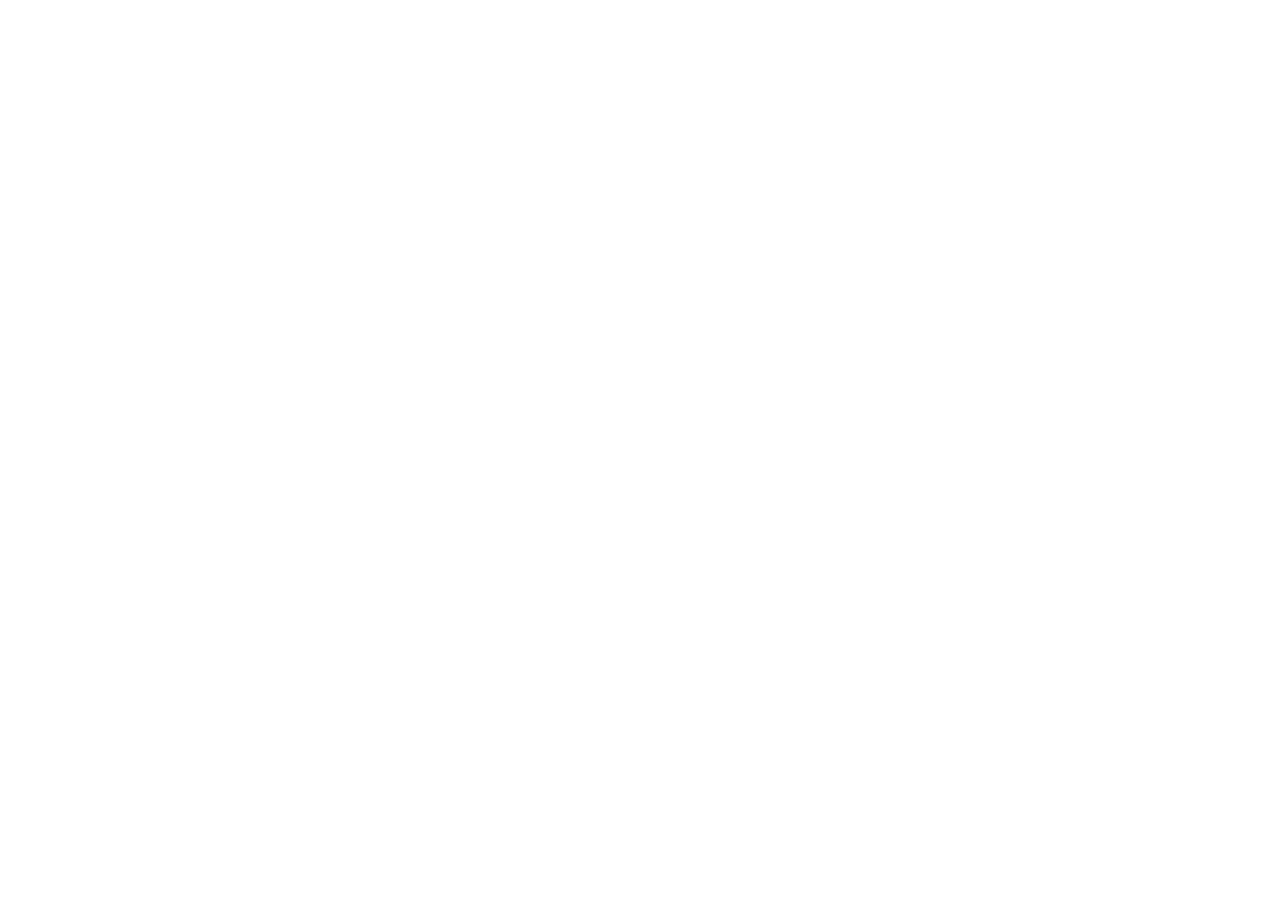
==== index.html @ a9c80a42 "app" ====
<!DOCTYPE html>
<html lang="en">
<head>
    <meta charset="UTF-8">
    <meta name="viewport" content="width=device-width, initial-scale=1.0">
    <link rel="stylesheet" href="">
    <title>Sena App - Aprende sin limites</title>
</head>
<body>
    
</body>
</html>
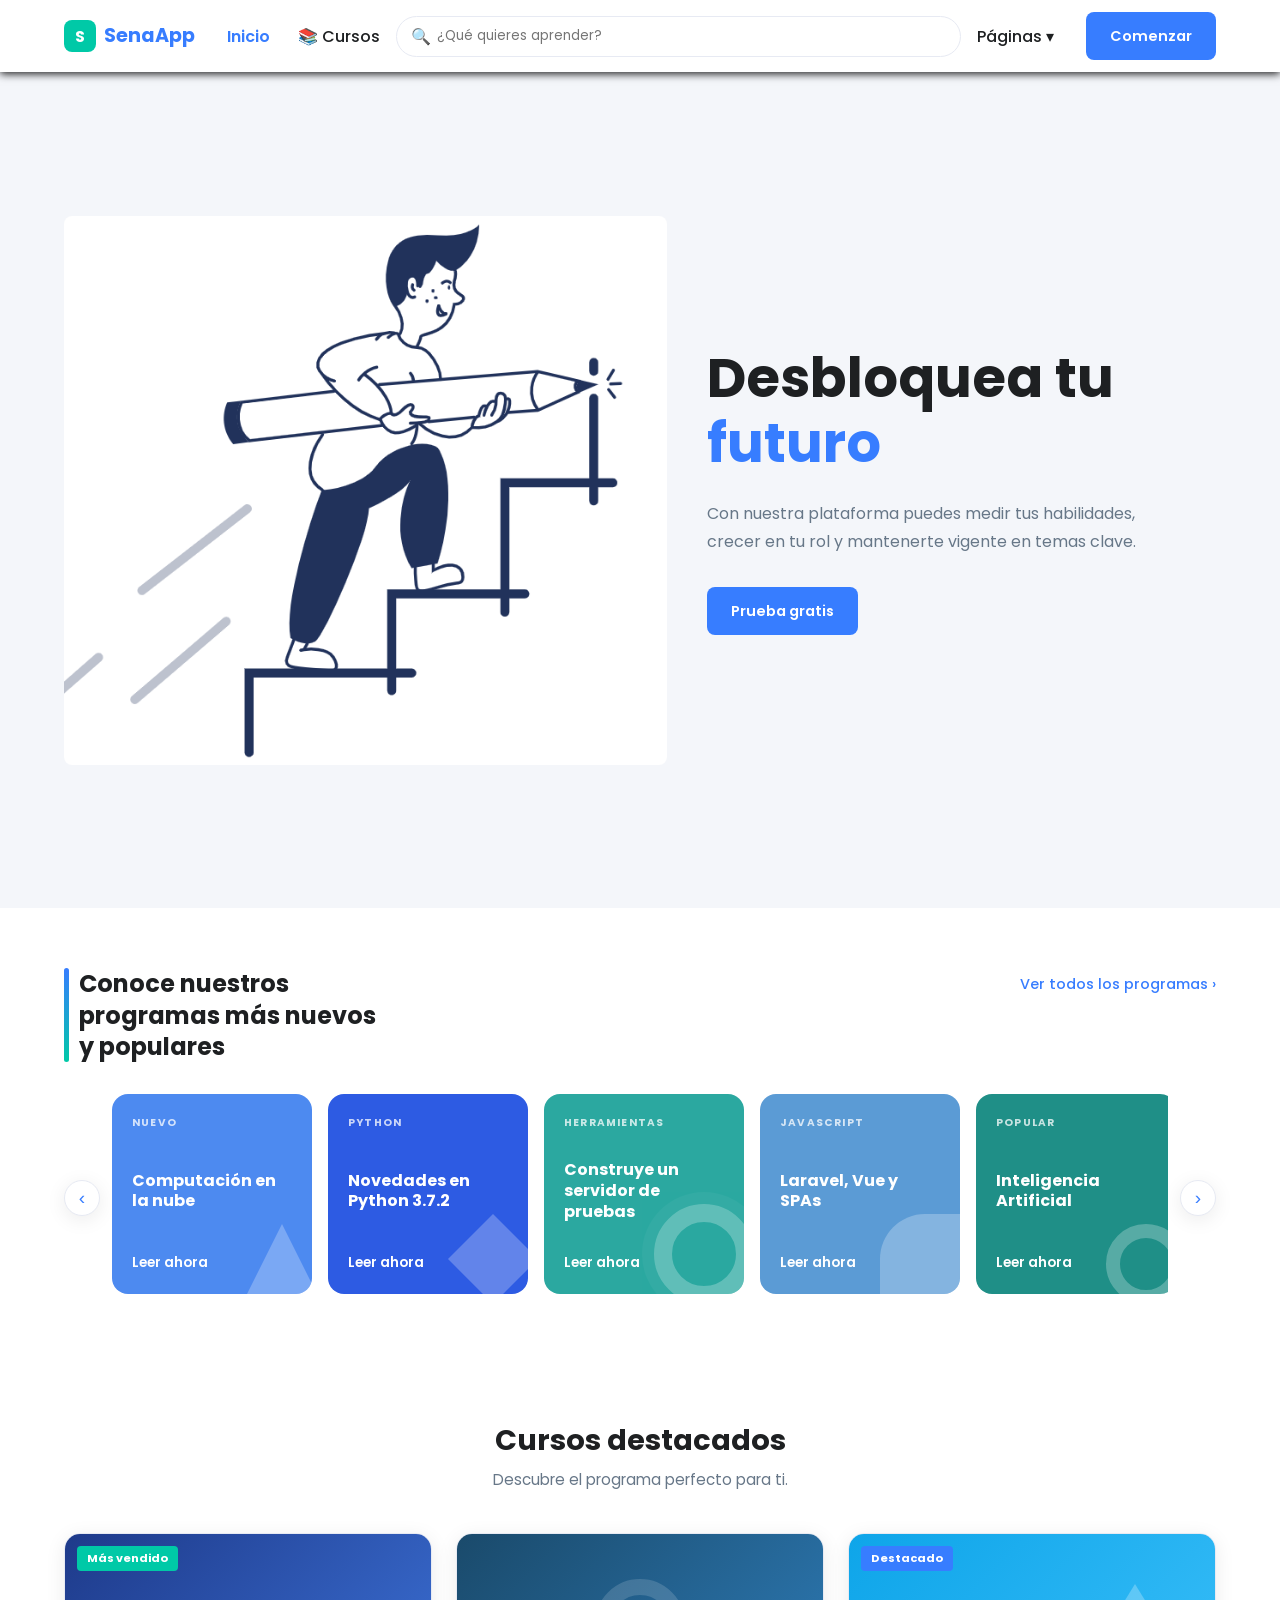
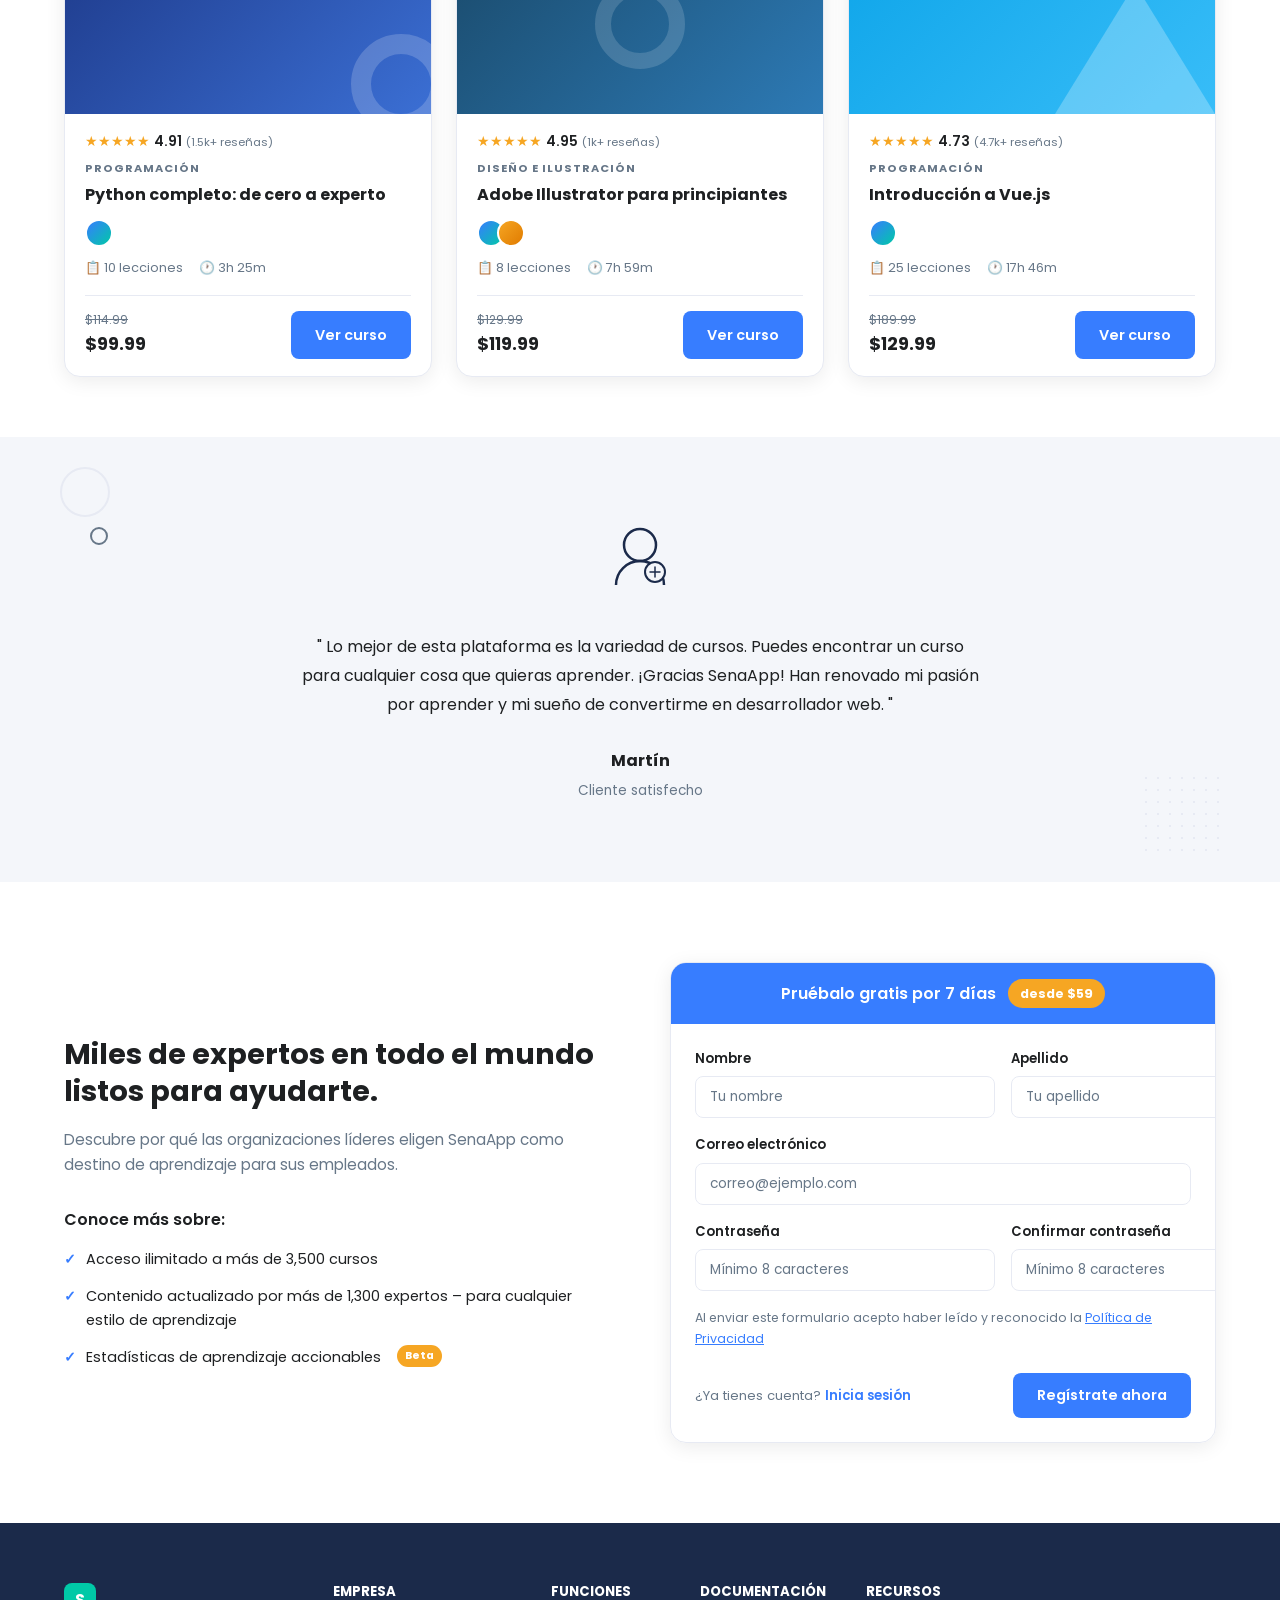
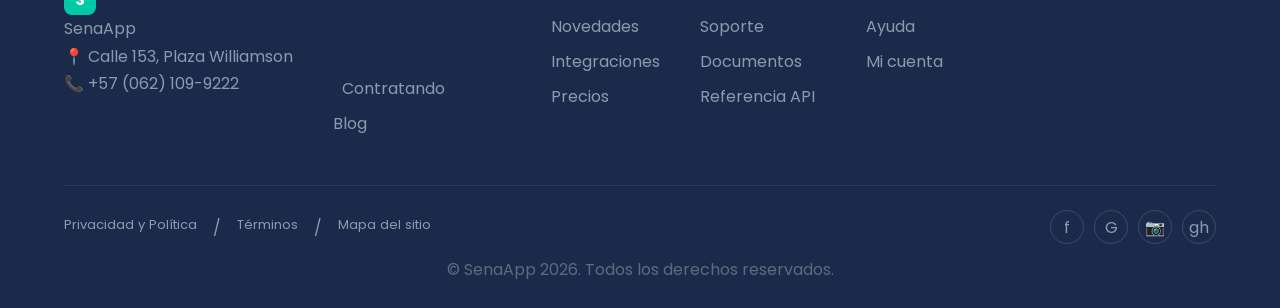
==== commit 43e4a88c: "app" ====
--- a/index.html
+++ b/index.html
@@ -3,10 +3,305 @@
 <head>
     <meta charset="UTF-8">
     <meta name="viewport" content="width=device-width, initial-scale=1.0">
-    <link rel="stylesheet" href="">
-    <title>Sena App - Aprende sin limites</title>
+    <link rel="stylesheet" href="css/estilo_index.css">
+    <link rel="stylesheet" href="css/navbar.css">
+    <link rel="stylesheet" href="css/footer.css">
+    <title>SenaApp - Aprende sin limites</title>
 </head>
 <body>
     
+    <!-- seccion 1: hero -->
+     <main class="hero">
+        <!-- columna izquierda: ilustracion -->
+         <div class="hero-imagen">
+            <img src="img/nino.png" alt="Estudiante aprendiendo">
+         </div>
+
+         <!-- columna derecha: texto y botones -->
+          <div class="hero-contenido">
+            <h1 class="hero-titulo">
+                Desbloquea tu
+                <span class="hero-destaque">futuro</span>
+            </h1>
+            <p class="hero-desc">
+                Con nuestra plataforma puedes medir tus habilidades,
+                crecer en tu rol y mantenerte vigente en temas clave.
+            </p>
+            <div class="hero-botones">
+                <a href="cursos.html" class="btn btn-primary">
+                    Prueba gratis
+                </a>
+            </div>
+          </div>
+     </main>
+
+    <!-- seccion 2: programas populares-->
+
+    <!-- SECCION 1 ---------------------------------------->
+
+    <section class="programas">
+  <div class="programas-encabezado">
+    <h2 class="programas-titulo">
+      <span class="programas-acento"></span>
+      Conoce nuestros programas más nuevos y populares
+    </h2>
+    <a href="cursos.html" class="programas-ver-todos">Ver todos los programas ›</a>
+  </div>
+
+  <div class="programas-carrusel">
+    <button class="carrusel-btn carrusel-prev">‹</button>
+    <div class="programas-grid">
+
+      <div class="programa-card azul-medio">
+        <span class="prog-etiqueta">NUEVO</span>
+        <h3 class="prog-titulo">Computación en la nube</h3>
+        <div class="prog-deco prog-deco-triangulo"></div>
+        <a href="#" class="prog-link">Leer ahora</a>
+      </div>
+
+      <div class="programa-card azul-oscuro">
+        <span class="prog-etiqueta">PYTHON</span>
+        <h3 class="prog-titulo">Novedades en Python 3.7.2</h3>
+        <div class="prog-deco prog-deco-rombo"></div>
+        <a href="#" class="prog-link">Leer ahora</a>
+      </div>
+
+      <div class="programa-card verde-azul">
+        <span class="prog-etiqueta">HERRAMIENTAS</span>
+        <h3 class="prog-titulo">Construye un servidor de pruebas</h3>
+        <div class="prog-deco prog-deco-circulos"></div>
+        <a href="#" class="prog-link">Leer ahora</a>
+      </div>
+
+      <div class="programa-card azul-claro">
+        <span class="prog-etiqueta">JAVASCRIPT</span>
+        <h3 class="prog-titulo">Laravel, Vue y SPAs</h3>
+        <div class="prog-deco prog-deco-curva"></div>
+        <a href="#" class="prog-link">Leer ahora</a>
+      </div>
+
+      <div class="programa-card teal">
+        <span class="prog-etiqueta">POPULAR</span>
+        <h3 class="prog-titulo">Inteligencia Artificial</h3>
+        <div class="prog-deco prog-deco-espiral"></div>
+        <a href="#" class="prog-link">Leer ahora</a>
+      </div>
+
+      <div class="programa-card azul-medio">
+        <span class="prog-etiqueta">PHP</span>
+        <h3 class="prog-titulo">Términos de programación explicados</h3>
+        <div class="prog-deco prog-deco-rombo"></div>
+        <a href="#" class="prog-link">Leer ahora</a>
+      </div>
+
+    </div>
+    <button class="carrusel-btn carrusel-next">›</button>
+  </div>
+</section>
+
+    <!-- SECCION 2 ---------------------------------------->
+
+    <section class="cursos-destacados">
+  <div class="cursos-encabezado">
+    <h2 class="cursos-titulo">Cursos destacados</h2>
+    <p class="cursos-subtitulo">Descubre el programa perfecto para ti.</p>
+  </div>
+
+  <div class="cursos-grid">
+
+    <!-- Curso 1 -->
+    <div class="curso-card">
+      <div class="curso-imagen azul-python">
+        <span class="curso-badge verde">Más vendido</span>
+        <div class="curso-img-deco deco-python"></div>
+      </div>
+      <div class="curso-body">
+        <div class="curso-estrellas">★★★★★ <span>4.91</span> <small>(1.5k+ reseñas)</small></div>
+        <p class="curso-categoria">PROGRAMACIÓN</p>
+        <h3 class="curso-nombre">Python completo: de cero a experto</h3>
+        <div class="curso-autor">
+          <div class="autor-avatar"></div>
+        </div>
+        <div class="curso-meta">
+          <span>📋 10 lecciones</span>
+          <span>🕐 3h 25m</span>
+        </div>
+        <div class="curso-footer">
+          <div class="curso-precios">
+            <span class="precio-original">$114.99</span>
+            <span class="precio-actual">$99.99</span>
+          </div>
+          <a href="resumen.html" class="btn btn-primary">Ver curso</a>
+        </div>
+      </div>
+    </div>
+
+    <!-- Curso 2 -->
+    <div class="curso-card">
+      <div class="curso-imagen azul-illustrator">
+        <div class="curso-img-deco deco-illustrator"></div>
+      </div>
+      <div class="curso-body">
+        <div class="curso-estrellas">★★★★★ <span>4.95</span> <small>(1k+ reseñas)</small></div>
+        <p class="curso-categoria">DISEÑO E ILUSTRACIÓN</p>
+        <h3 class="curso-nombre">Adobe Illustrator para principiantes</h3>
+        <div class="curso-autor">
+          <div class="autor-avatar"></div>
+          <div class="autor-avatar autor-avatar-2"></div>
+        </div>
+        <div class="curso-meta">
+          <span>📋 8 lecciones</span>
+          <span>🕐 7h 59m</span>
+        </div>
+        <div class="curso-footer">
+          <div class="curso-precios">
+            <span class="precio-original">$129.99</span>
+            <span class="precio-actual">$119.99</span>
+          </div>
+          <a href="resumen.html" class="btn btn-primary">Ver curso</a>
+        </div>
+      </div>
+    </div>
+
+    <!-- Curso 3 -->
+    <div class="curso-card">
+      <div class="curso-imagen azul-vue">
+        <span class="curso-badge azul">Destacado</span>
+        <div class="curso-img-deco deco-vue"></div>
+      </div>
+      <div class="curso-body">
+        <div class="curso-estrellas">★★★★★ <span>4.73</span> <small>(4.7k+ reseñas)</small></div>
+        <p class="curso-categoria">PROGRAMACIÓN</p>
+        <h3 class="curso-nombre">Introducción a Vue.js</h3>
+        <div class="curso-autor">
+          <div class="autor-avatar"></div>
+        </div>
+        <div class="curso-meta">
+          <span>📋 25 lecciones</span>
+          <span>🕐 17h 46m</span>
+        </div>
+        <div class="curso-footer">
+          <div class="curso-precios">
+            <span class="precio-original">$189.99</span>
+            <span class="precio-actual">$129.99</span>
+          </div>
+          <a href="resumen.html" class="btn btn-primary">Ver curso</a>
+        </div>
+      </div>
+    </div>
+
+  </div>
+</section>
+
+    <!-- SECCION 3 ---------------------------------------->
+
+    <section class="testimonio">
+  <div class="test-circulo test-circulo-1"></div>
+  <div class="test-circulo test-circulo-2"></div>
+  <div class="test-puntos"></div>
+
+  <div class="test-avatar">
+    <svg viewBox="0 0 80 80" fill="none" xmlns="http://www.w3.org/2000/svg">
+      <circle cx="40" cy="28" r="16" stroke="#1b2a4a" stroke-width="2.5"/>
+      <path d="M16 68c0-13.255 10.745-24 24-24s24 10.745 24 24" stroke="#1b2a4a" stroke-width="2.5"/>
+      <circle cx="55" cy="55" r="10" fill="#f4f6fa" stroke="#1b2a4a" stroke-width="2"/>
+      <path d="M50 55h10M55 50v10" stroke="#1b2a4a" stroke-width="1.5" stroke-linecap="round"/>
+    </svg>
+  </div>
+
+  <blockquote class="test-cita">
+    " Lo mejor de esta plataforma es la variedad de cursos. Puedes encontrar un curso
+    para cualquier cosa que quieras aprender. ¡Gracias SenaApp! Han renovado mi pasión
+    por aprender y mi sueño de convertirme en desarrollador web. "
+  </blockquote>
+
+  <div class="test-autor">
+    <p class="test-nombre">Martín</p>
+    <p class="test-rol">Cliente satisfecho</p>
+  </div>
+    </section>
+
+    <!-- SECCION 4 ---------------------------------------->
+
+    <section class="expertos">
+
+  <div class="expertos-texto">
+    <h2 class="expertos-titulo">
+      Miles de expertos en todo el mundo listos para ayudarte.
+    </h2>
+    <p class="expertos-desc">
+      Descubre por qué las organizaciones líderes eligen SenaApp
+      como destino de aprendizaje para sus empleados.
+    </p>
+
+    <p class="expertos-aprender">Conoce más sobre:</p>
+    <ul class="expertos-lista">
+      <li>
+        <span class="expertos-check">✓</span>
+        Acceso ilimitado a más de 3,500 cursos
+      </li>
+      <li>
+        <span class="expertos-check">✓</span>
+        Contenido actualizado por más de 1,300 expertos – para cualquier estilo de aprendizaje
+      </li>
+      <li>
+        <span class="expertos-check">✓</span>
+        Estadísticas de aprendizaje accionables
+        <span class="expertos-badge">Beta</span>
+      </li>
+    </ul>
+  </div>
+
+  <div class="expertos-form-wrap">
+    <div class="form-header">
+      Pruébalo gratis por 7 días
+      <span class="form-precio">desde $59</span>
+    </div>
+
+    <form class="expertos-form">
+      <div class="form-fila">
+        <div class="form-grupo">
+          <label>Nombre</label>
+          <input type="text" placeholder="Tu nombre">
+        </div>
+        <div class="form-grupo">
+          <label>Apellido</label>
+          <input type="text" placeholder="Tu apellido">
+        </div>
+      </div>
+
+      <div class="form-grupo">
+        <label>Correo electrónico</label>
+        <input type="email" placeholder="correo@ejemplo.com">
+      </div>
+
+      <div class="form-fila">
+        <div class="form-grupo">
+          <label>Contraseña</label>
+          <input type="password" placeholder="Mínimo 8 caracteres">
+        </div>
+        <div class="form-grupo">
+          <label>Confirmar contraseña</label>
+          <input type="password" placeholder="Mínimo 8 caracteres">
+        </div>
+      </div>
+
+      <p class="form-legal">
+        Al enviar este formulario acepto haber leído y reconocido la
+        <a href="#">Política de Privacidad</a>
+      </p>
+
+      <div class="form-footer">
+        <p class="form-login">
+          ¿Ya tienes cuenta? <a href="#">Inicia sesión</a>
+        </p>
+        <button type="submit" class="btn btn-primary">Regístrate ahora</button>
+      </div>
+    </form>
+  </div>
+
+</section>
+<script src="js/componentes.js"></script>
+
 </body>
 </html>
--- a/css/estilo_index.css
+++ b/css/estilo_index.css
@@ -0,0 +1,771 @@
+/* Importar fuente — siempre al inicio del archivo */ 
+@import 
+url('https://fonts.googleapis.com/css2?family=Poppins:wght@300;400;500;600;700&di splay=swap');
+
+/* variables globales */
+:root{
+    /* colores */
+
+    --azul: #377dff;
+    --azul-noche: #1b2a4a;
+    --verde: #00c9a7;
+    --amarillo: #f6a623;
+    --fondo: #f4f6fa;
+    --texto: #1e2022;
+    --gris: #677788;
+    --blanco: #ffffff;
+    --borde: #e7eaf3;
+
+    /* tipografia */
+
+    --fuente: 'Poppins', sans-serif;
+
+    /* bordes y sombras */
+
+    --radio: 8px;
+    --radio-lg: 16px;
+    --sombra: 0 4px 20px rgba(0, 0, 0, 0.08);
+    --sombra-card: 0 8px 30px rgba(55, 125, 255, 0.12);
+    --transicion: 0.3s ease;
+}
+
+/* reset universal */
+
+*, *::before, *::after{
+    margin: 0;
+    padding: 0;
+    box-sizing: border-box;
+}
+
+/* base del body */
+
+html{
+    scroll-behavior: smooth;
+}
+
+body{
+    font-family: var(--fuente);
+    color: var(--texto);
+    background-color: var(--blanco);
+    line-height: 1.7;
+}
+
+h1, h2, h3, h4, h5{
+    line-height: 1.3;
+    color: var(--texto);
+}
+
+a{
+    text-decoration: none;
+    color: inherit;
+}
+
+img{
+    max-width: 100%;
+    display: block;
+}
+
+ul{
+    list-style: none;
+}
+
+/* botones globales */
+
+.btn{
+    display: inline-block;
+    padding: 12px 24px;
+    border-radius: var(--radio);
+    font-family: var(--fuente);
+    font-size: 0.9rem;
+    font-weight: 600;
+    cursor: pointer;
+    border: none;
+    transition: all var(--transicion);
+}
+
+.btn-primary{
+    background-color: var(--azul);
+    color: var(--blanco);
+}
+
+.btn-primary:hover{
+    background-color: #1a5fd4;
+    transform: translateY(-2px);
+}
+
+/* hero - grid 2 columnas*/
+
+.hero{
+    display: flex;
+    grid-template-columns: 45% 55%; /* imagen | texto */
+    align-items: center;
+    min-height: calc(100vh - 64px);
+    padding: 0 5%;
+    background: var(--fondo);
+}
+
+.hero-imagen img{
+    width: 100%;
+    border-radius: var(--radio);
+    background: #d0deff; /* color mientras no hay imagen */
+}
+
+/* columna derecha */
+.hero-contenido{
+    padding: 60px 0 60px 40px;
+}
+
+.hero-titulo{
+    font-size: clamp(2.2rem, 4.5vw, 3.4rem);
+    font-weight: 700;
+    line-height: 1.2;
+    margin-bottom: 24px;
+}
+
+.hero-destaque{
+    color: var(--azul);
+}
+
+.hero-desc{
+    color: var(--gris);
+    margin-bottom: 32px;
+    max-width: 480px;
+}
+
+.hero-botones{
+    display: flex;
+    align-items: center;
+    gap: 20px;
+}
+
+/* ══════════════════════════════════════
+   SECCIÓN PROGRAMAS
+══════════════════════════════════════ */
+
+.programas {
+  padding: 60px 5%;
+  background: var(--blanco);
+}
+
+.programas-encabezado {
+  display: flex;
+  justify-content: space-between;
+  align-items: flex-start;
+  margin-bottom: 32px;
+}
+
+.programas-titulo {
+  font-size: 1.5rem;
+  font-weight: 700;
+  max-width: 320px;
+  line-height: 1.3;
+  display: flex;
+  gap: 10px;
+}
+
+.programas-acento {
+  display: inline-block;
+  width: 5px;
+  min-width: 5px;
+  border-radius: 4px;
+  background: linear-gradient(180deg, var(--azul), var(--verde));
+}
+
+.programas-ver-todos {
+  color: var(--azul);
+  font-weight: 500;
+  font-size: 0.9rem;
+  white-space: nowrap;
+  padding-top: 4px;
+}
+
+.programas-ver-todos:hover {
+  text-decoration: underline;
+}
+
+/* Carrusel */
+
+.programas-carrusel {
+  display: flex;
+  align-items: center;
+  gap: 12px;
+}
+
+.programas-grid {
+  display: grid;
+  grid-template-columns: repeat(6, 200px);
+  gap: 16px;
+  overflow-x: auto;
+  scroll-behavior: smooth;
+  scrollbar-width: none;
+  padding-bottom: 8px;
+}
+
+.programas-grid::-webkit-scrollbar {
+  display: none;
+}
+
+.carrusel-btn {
+  background: var(--blanco);
+  border: 1px solid var(--borde);
+  border-radius: 50%;
+  width: 36px;
+  height: 36px;
+  font-size: 1.2rem;
+  cursor: pointer;
+  flex-shrink: 0;
+  color: var(--azul);
+  box-shadow: var(--sombra);
+  transition: all var(--transicion);
+}
+
+.carrusel-btn:hover {
+  background: var(--azul);
+  color: var(--blanco);
+}
+
+/* Tarjetas */
+
+.programa-card {
+  border-radius: var(--radio-lg);
+  padding: 20px;
+  min-height: 200px;
+  display: flex;
+  flex-direction: column;
+  justify-content: space-between;
+  position: relative;
+  overflow: hidden;
+  transition: transform var(--transicion);
+  flex-shrink: 0;
+}
+
+.programa-card:hover {
+  transform: translateY(-4px);
+}
+
+/* Colores de cada tarjeta */
+.azul-medio  { background: #4d8af0; }
+.azul-oscuro { background: #2d5be3; }
+.verde-azul  { background: #2ba8a0; }
+.azul-claro  { background: #5b9bd5; }
+.teal        { background: #1f8f87; }
+
+.prog-etiqueta {
+  font-size: 0.65rem;
+  font-weight: 700;
+  letter-spacing: 1.2px;
+  color: rgba(255,255,255,0.75);
+  text-transform: uppercase;
+}
+
+.prog-titulo {
+  font-size: 1rem;
+  font-weight: 700;
+  color: var(--blanco);
+  line-height: 1.3;
+  z-index: 1;
+  position: relative;
+}
+
+.prog-link {
+  font-size: 0.85rem;
+  font-weight: 600;
+  color: var(--blanco);
+  z-index: 1;
+  position: relative;
+}
+
+.prog-link:hover {
+  text-decoration: underline;
+}
+
+/* Decoraciones geométricas (imitan las ilustraciones de la imagen) */
+
+.prog-deco {
+  position: absolute;
+  right: -10px;
+  bottom: -10px;
+  opacity: 0.25;
+}
+
+.prog-deco-triangulo {
+  width: 80px;
+  height: 80px;
+  background: var(--blanco);
+  clip-path: polygon(50% 0%, 0% 100%, 100% 100%);
+}
+
+.prog-deco-rombo {
+  width: 90px;
+  height: 90px;
+  background: var(--blanco);
+  clip-path: polygon(50% 0%, 100% 50%, 50% 100%, 0% 50%);
+}
+
+.prog-deco-circulos {
+  width: 100px;
+  height: 100px;
+  border-radius: 50%;
+  border: 18px solid var(--blanco);
+  box-shadow: 0 0 0 12px rgba(255,255,255,0.15);
+}
+
+.prog-deco-curva {
+  width: 90px;
+  height: 90px;
+  border-radius: 50% 0 50% 0;
+  background: var(--blanco);
+}
+
+.prog-deco-espiral {
+  width: 80px;
+  height: 80px;
+  border-radius: 50%;
+  border: 14px solid var(--blanco);
+}
+
+/* ══════════════════════════════════════
+   SECCIÓN CURSOS DESTACADOS
+══════════════════════════════════════ */
+
+.cursos-destacados {
+  padding: 60px 5%;
+  background: var(--blanco);
+}
+
+.cursos-encabezado {
+  text-align: center;
+  margin-bottom: 40px;
+}
+
+.cursos-titulo {
+  font-size: 1.8rem;
+  font-weight: 700;
+  margin-bottom: 8px;
+}
+
+.cursos-subtitulo {
+  color: var(--gris);
+  font-size: 0.95rem;
+}
+
+/* Grid de 3 columnas */
+.cursos-grid {
+  display: grid;
+  grid-template-columns: repeat(3, 1fr);
+  gap: 24px;
+}
+
+/* Tarjeta */
+.curso-card {
+  border: 1px solid var(--borde);
+  border-radius: var(--radio-lg);
+  overflow: hidden;
+  background: var(--blanco);
+  box-shadow: var(--sombra);
+  transition: transform var(--transicion), box-shadow var(--transicion);
+}
+
+.curso-card:hover {
+  transform: translateY(-5px);
+  box-shadow: var(--sombra-card);
+}
+
+/* Imagen superior de la tarjeta */
+.curso-imagen {
+  height: 180px;
+  position: relative;
+  overflow: hidden;
+  display: flex;
+  align-items: center;
+  justify-content: center;
+}
+
+.azul-python      { background: linear-gradient(135deg, #1e3a8a, #3b6fd4); }
+.azul-illustrator { background: linear-gradient(135deg, #1a4a6b, #2d7ab5); }
+.azul-vue         { background: linear-gradient(135deg, #0ea5e9, #38bdf8); }
+
+/* Badge Bestseller / Featured */
+.curso-badge {
+  position: absolute;
+  top: 12px;
+  left: 12px;
+  font-size: 0.7rem;
+  font-weight: 700;
+  padding: 3px 10px;
+  border-radius: 4px;
+  z-index: 2;
+}
+
+.curso-badge.verde { background: var(--verde); color: var(--blanco); }
+.curso-badge.azul  { background: var(--azul);  color: var(--blanco); }
+
+/* Decoraciones geométricas en las imágenes */
+.curso-img-deco {
+  position: absolute;
+  opacity: 0.3;
+}
+
+.deco-python {
+  width: 100px;
+  height: 100px;
+  border-radius: 50%;
+  border: 20px solid rgba(255,255,255,0.6);
+  bottom: -20px;
+  right: -20px;
+}
+
+.deco-illustrator {
+  width: 90px;
+  height: 90px;
+  border-radius: 50%;
+  border: 16px solid rgba(255,255,255,0.5);
+  top: 50%;
+  left: 50%;
+  transform: translate(-50%, -50%);
+}
+
+.deco-vue {
+  width: 0;
+  height: 0;
+  border-left: 80px solid transparent;
+  border-right: 80px solid transparent;
+  border-bottom: 130px solid rgba(255,255,255,0.25);
+  bottom: 0;
+  right: 0;
+  opacity: 1;
+}
+
+/* Cuerpo de la tarjeta */
+.curso-body {
+  padding: 16px 20px;
+}
+
+.curso-estrellas {
+  color: var(--amarillo);
+  font-size: 0.85rem;
+  margin-bottom: 6px;
+}
+
+.curso-estrellas span {
+  color: var(--texto);
+  font-weight: 600;
+}
+
+.curso-estrellas small {
+  color: var(--gris);
+}
+
+.curso-categoria {
+  font-size: 0.7rem;
+  font-weight: 700;
+  letter-spacing: 1px;
+  color: var(--gris);
+  text-transform: uppercase;
+  margin-bottom: 6px;
+}
+
+.curso-nombre {
+  font-size: 1rem;
+  font-weight: 700;
+  line-height: 1.4;
+  margin-bottom: 12px;
+}
+
+/* Avatares del autor */
+.curso-autor {
+  display: flex;
+  margin-bottom: 10px;
+}
+
+.autor-avatar {
+  width: 28px;
+  height: 28px;
+  border-radius: 50%;
+  background: linear-gradient(135deg, var(--azul), var(--verde));
+  border: 2px solid var(--blanco);
+}
+
+.autor-avatar-2 {
+  margin-left: -8px;
+  background: linear-gradient(135deg, var(--amarillo), #e07b00);
+}
+
+/* Meta: lecciones y duración */
+.curso-meta {
+  display: flex;
+  gap: 16px;
+  font-size: 0.8rem;
+  color: var(--gris);
+  margin-bottom: 16px;
+}
+
+/* Footer: precio + botón */
+.curso-footer {
+  display: flex;
+  justify-content: space-between;
+  align-items: center;
+  border-top: 1px solid var(--borde);
+  padding-top: 14px;
+}
+
+.curso-precios {
+  display: flex;
+  flex-direction: column;
+}
+
+.precio-original {
+  font-size: 0.75rem;
+  color: var(--gris);
+  text-decoration: line-through;
+}
+
+.precio-actual {
+  font-size: 1.1rem;
+  font-weight: 700;
+  color: var(--texto);
+}
+
+/* ══════════════════════════════════════
+   SECCIÓN TESTIMONIO
+══════════════════════════════════════ */
+
+.testimonio {
+  padding: 80px 5%;
+  background: var(--fondo);
+  text-align: center;
+  position: relative;
+  overflow: hidden;
+}
+
+/* Círculos decorativos izquierda */
+.test-circulo {
+  position: absolute;
+  border-radius: 50%;
+  border: 2px solid var(--borde);
+}
+
+.test-circulo-1 {
+  width: 50px;
+  height: 50px;
+  top: 30px;
+  left: 60px;
+}
+
+.test-circulo-2 {
+  width: 18px;
+  height: 18px;
+  top: 90px;
+  left: 90px;
+  border-color: var(--gris);
+}
+
+/* Puntos decorativos derecha */
+.test-puntos {
+  position: absolute;
+  right: 60px;
+  bottom: 30px;
+  width: 80px;
+  height: 80px;
+  background-image: radial-gradient(var(--borde) 1.5px, transparent 1.5px);
+  background-size: 12px 12px;
+}
+
+/* Avatar SVG */
+.test-avatar {
+  width: 80px;
+  margin: 0 auto 28px;
+}
+
+.test-avatar svg {
+  width: 100%;
+  height: auto;
+}
+
+/* Cita */
+.test-cita {
+  font-size: 1rem;
+  color: var(--texto);
+  max-width: 680px;
+  margin: 0 auto 28px;
+  line-height: 1.8;
+  font-style: normal;
+}
+
+/* Autor */
+.test-nombre {
+  font-weight: 700;
+  font-size: 1rem;
+  color: var(--texto);
+}
+
+.test-rol {
+  font-size: 0.85rem;
+  color: var(--gris);
+  margin-top: 4px;
+}
+
+/* ══════════════════════════════════════
+   SECCIÓN EXPERTOS
+══════════════════════════════════════ */
+
+.expertos {
+  display: grid;
+  grid-template-columns: 1fr 1fr;
+  gap: 60px;
+  padding: 80px 5%;
+  align-items: center;
+  background: var(--blanco);
+}
+
+/* Columna izquierda */
+.expertos-titulo {
+  font-size: 1.8rem;
+  font-weight: 700;
+  line-height: 1.3;
+  margin-bottom: 16px;
+}
+
+.expertos-desc {
+  color: var(--gris);
+  font-size: 0.95rem;
+  margin-bottom: 28px;
+}
+
+.expertos-aprender {
+  font-weight: 600;
+  margin-bottom: 14px;
+}
+
+.expertos-lista {
+  display: flex;
+  flex-direction: column;
+  gap: 12px;
+}
+
+.expertos-lista li {
+  display: flex;
+  align-items: flex-start;
+  gap: 10px;
+  font-size: 0.9rem;
+  color: var(--texto);
+}
+
+.expertos-check {
+  color: var(--azul);
+  font-weight: 700;
+  flex-shrink: 0;
+}
+
+.expertos-badge {
+  display: inline-block;
+  background: var(--amarillo);
+  color: var(--blanco);
+  font-size: 0.65rem;
+  font-weight: 700;
+  padding: 2px 8px;
+  border-radius: 20px;
+  margin-left: 6px;
+  vertical-align: middle;
+}
+
+/* Columna derecha: formulario */
+.expertos-form-wrap {
+  border: 1px solid var(--borde);
+  border-radius: var(--radio-lg);
+  overflow: hidden;
+  box-shadow: var(--sombra);
+}
+
+.form-header {
+  background: var(--azul);
+  color: var(--blanco);
+  text-align: center;
+  padding: 16px 24px;
+  font-weight: 600;
+  font-size: 1rem;
+  display: flex;
+  justify-content: center;
+  align-items: center;
+  gap: 12px;
+}
+
+.form-precio {
+  background: var(--amarillo);
+  color: var(--blanco);
+  font-size: 0.78rem;
+  font-weight: 700;
+  padding: 4px 12px;
+  border-radius: 20px;
+}
+
+.expertos-form {
+  padding: 24px;
+  display: flex;
+  flex-direction: column;
+  gap: 16px;
+}
+
+.form-fila {
+  display: grid;
+  grid-template-columns: 1fr 1fr;
+  gap: 16px;
+}
+
+.form-grupo {
+  display: flex;
+  flex-direction: column;
+  gap: 6px;
+}
+
+.form-grupo label {
+  font-size: 0.82rem;
+  font-weight: 600;
+  color: var(--texto);
+}
+
+.form-grupo input {
+  border: 1px solid var(--borde);
+  border-radius: var(--radio);
+  padding: 10px 14px;
+  font-family: var(--fuente);
+  font-size: 0.85rem;
+  color: var(--texto);
+  outline: none;
+  transition: border-color var(--transicion);
+}
+
+.form-grupo input:focus {
+  border-color: var(--azul);
+}
+
+.form-grupo input::placeholder {
+  color: var(--gris);
+}
+
+.form-legal {
+  font-size: 0.78rem;
+  color: var(--gris);
+}
+
+.form-legal a {
+  color: var(--azul);
+  text-decoration: underline;
+}
+
+.form-footer {
+  display: flex;
+  justify-content: space-between;
+  align-items: center;
+  padding-top: 8px;
+}
+
+.form-login {
+  font-size: 0.82rem;
+  color: var(--gris);
+}
+
+.form-login a {
+  color: var(--azul);
+  font-weight: 600;
+}
--- a/css/navbar.css
+++ b/css/navbar.css
@@ -0,0 +1,142 @@
+/* navbar */
+
+.navbar{
+    display: flex; /* fila horizontal */
+    align-items: center; /* centrado vertical */
+    justify-content: space-between; /* extremos */
+    padding: 12px 5%;
+    background: var(--blanco);
+    box-shadow: 0 2px 8px rgba(0, 0, 0, 0.88);
+    position: sticky;
+    top: 0;
+    z-index: 100; 
+}
+
+.logo{
+    display: flex;
+    align-items: center;
+    gap: 8px;
+}
+
+.logo-icono{
+    width: 32px;
+    height: 32px;
+    border-radius: 8px;
+    background: #00c9a7;
+    color: var(--blanco);
+    font-weight: 700;
+    display: flex;
+    align-items: center;
+    justify-content: center;
+}
+
+.logo-texto{
+    font-size: 1.2rem;
+    font-weight: 700;
+    color: var(--azul);
+}
+
+.navbar-nav{
+    display: flex;
+    align-items: center;
+    flex: 1;
+    margin: 0 20px;
+}
+
+.nav-lista{
+    display: flex;
+    align-items: center;
+    gap: 4px;
+    list-style: none;
+    width: 100%;
+}
+
+.nav-link{
+    padding: 8px 12px;
+    color: var(--texto);
+    font-weight: 500;
+}
+
+.nav-link-hover{
+    color: var(--azul);
+}
+
+/* buscador */
+
+.nav-buscador{
+    display: flex;
+    align-items: center;
+    gap: 6px;
+    flex: 1;
+    border: 1px solid var(--borde);
+    border-radius: 40px;
+    padding: 6px 14px;
+}
+
+.buscar-input{
+    border: none;
+    outline: none;
+    background: transparent;
+    font-family: var(--fuente);
+    width: 100%;
+}
+
+/* dropdown */
+
+.nav-item{
+    position: relative;
+}
+
+/* ancla el panel */
+
+.dropdown{
+    position: absolute;
+    top: 100%;
+    left: 0;
+    list-style: none;
+    background: var(--blanco);
+    border: var(--borde);
+    border-radius: var(--radio);
+    min-height: 190px;
+    padding: 6px 0;
+    z-index: 200;
+    opacity: 0;
+    visibility: hidden; /* oculto */
+    transition: opacity 0.2s;
+}
+
+.nav-item:hover .dropdown{
+    opacity: 1;
+    visibility: visible;
+}
+
+/* visible al hover */
+
+.dropdown li a{
+    display: block;
+    padding: 9px 18px;
+    color: var(--texto);
+}
+
+.dropdown li a:hover{
+    color: var(--azul);
+    background: var(--fondo);
+}
+
+.hamburger{
+    display: none;
+}
+
+/* aparece en mobile */
+
+
+
+
+
+
+
+
+
+
+
+
--- a/css/footer.css
+++ b/css/footer.css
@@ -0,0 +1,101 @@
+/* footer */
+
+.footer{
+    background: var(--azul-noche);
+    color: #8a9bb0;
+    padding: 60px 5% 24px;
+}
+
+/* css grid - 5 colummnas, la primera mas ancha */
+
+.footer-grid{
+    display: flex;
+    grid-template-columns: 2fr 1fr 1fr 1fr 1fr; /* 2fr = doble de ancho*/
+    gap: 40px;
+    margin-bottom: 40px;
+}
+
+.footer h5{
+    color: var(--blanco);
+    text-transform: uppercase;
+    margin-bottom: 12px;
+}
+
+.footer ul{
+    list-style: none;
+}
+
+.footer ul li{
+    margin-bottom: 8px;
+}
+
+.footer ul a{
+    color: #8a9bb0;
+}
+
+.footer ul a:hover{
+    color: var(--blanco);
+}
+
+.badge-footer{
+    background: var(--amarillo);
+    color: var(--texto);
+    font-size: 0.65rem;
+    padding: 2px 8px;
+    border-radius: 20px; /* capsula */
+    margin-left: 6px;
+}
+
+/* barra inferior: legal izquirda, redes derecha */
+
+.footer-inferior{
+    display: flex;
+    justify-content: space-between; /* empuja los grupos a los extremos */
+    align-items: center;
+    padding-top: 24px;
+    border-top: 1px solid rgba(255, 255, 255, 0.08);
+}
+
+.footer-legal{
+    display: flex;
+    gap: 16px;
+}
+
+.footer-legal a{
+    color: #8a9bb0;
+    font-size: 0.82rem;
+}
+
+.footer-legal a:hover{
+    color: var(--blanco);
+}
+
+.footer-redes{
+    display: flex;
+    gap: 10px;
+}
+
+.footer-redes a{
+    width: 34px;
+    height: 34px;
+    border-radius: 50%; /* circulo */
+    border: 1px solid rgba(255, 255, 255, 0.15);
+    display: flex;
+    align-items: center;
+    justify-content: center;
+    color: #8a9bb0;
+}
+
+.footer-redes a:hover{
+    background: var(--azul);
+    color: var(--blanco);
+}
+
+.footer-copy{
+    text-align: center;
+    color: rgba(255, 255, 255, 0.3);
+    padding-top: 12px;
+}
+
+
+
